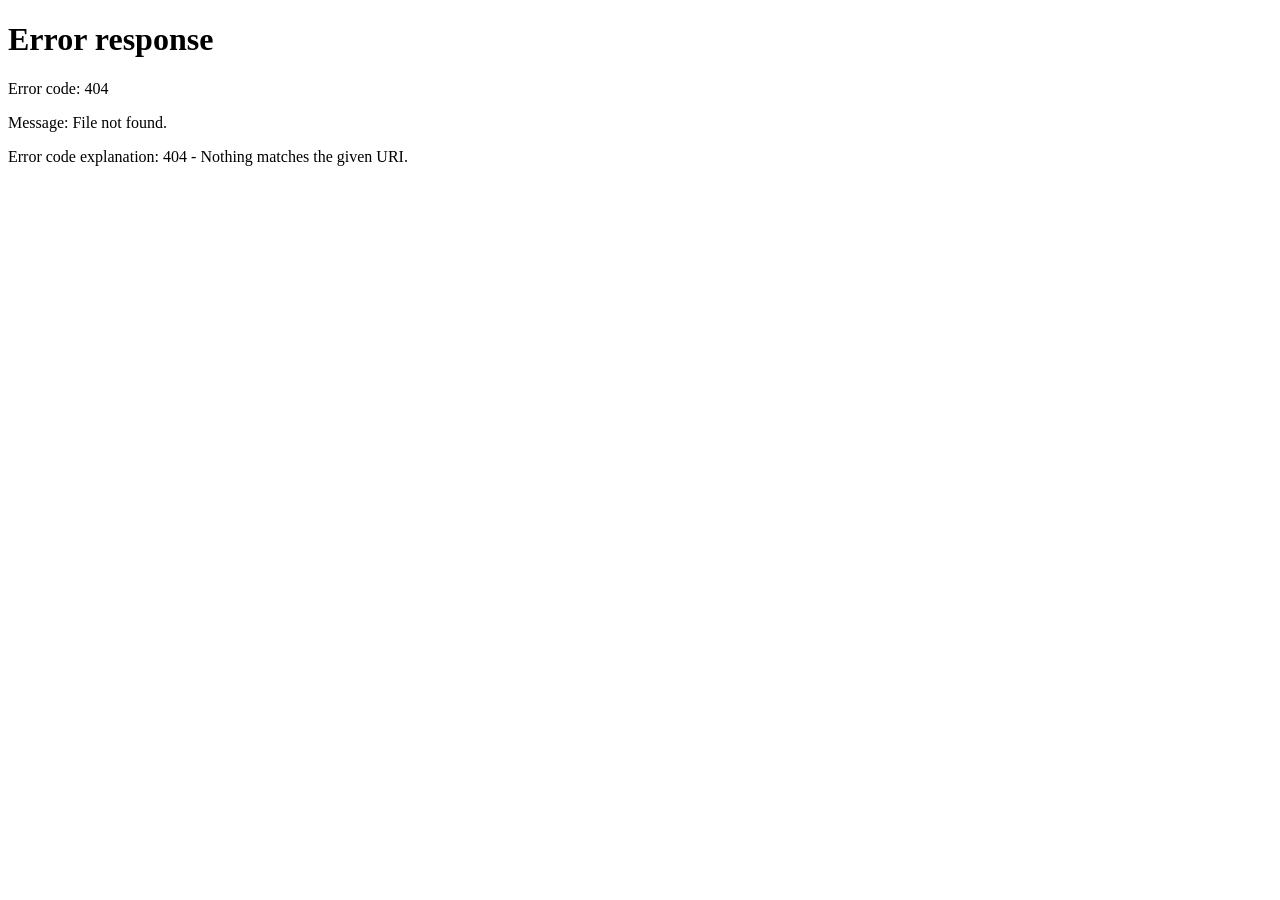
==== index.html @ 8677daf1 "Trabalho HTML" ====
<!doctype html>
<html lang="pt-BR"><head><meta charset="utf-8"><meta name="viewport" content="width=device-width, initial-scale=1"><meta http-equiv="refresh" content="0; url=html/index.html"><title>Vitrine - projeto</title></head><body><p>Abra <a href="html/index.html">html/index.html</a>.</p></body></html>
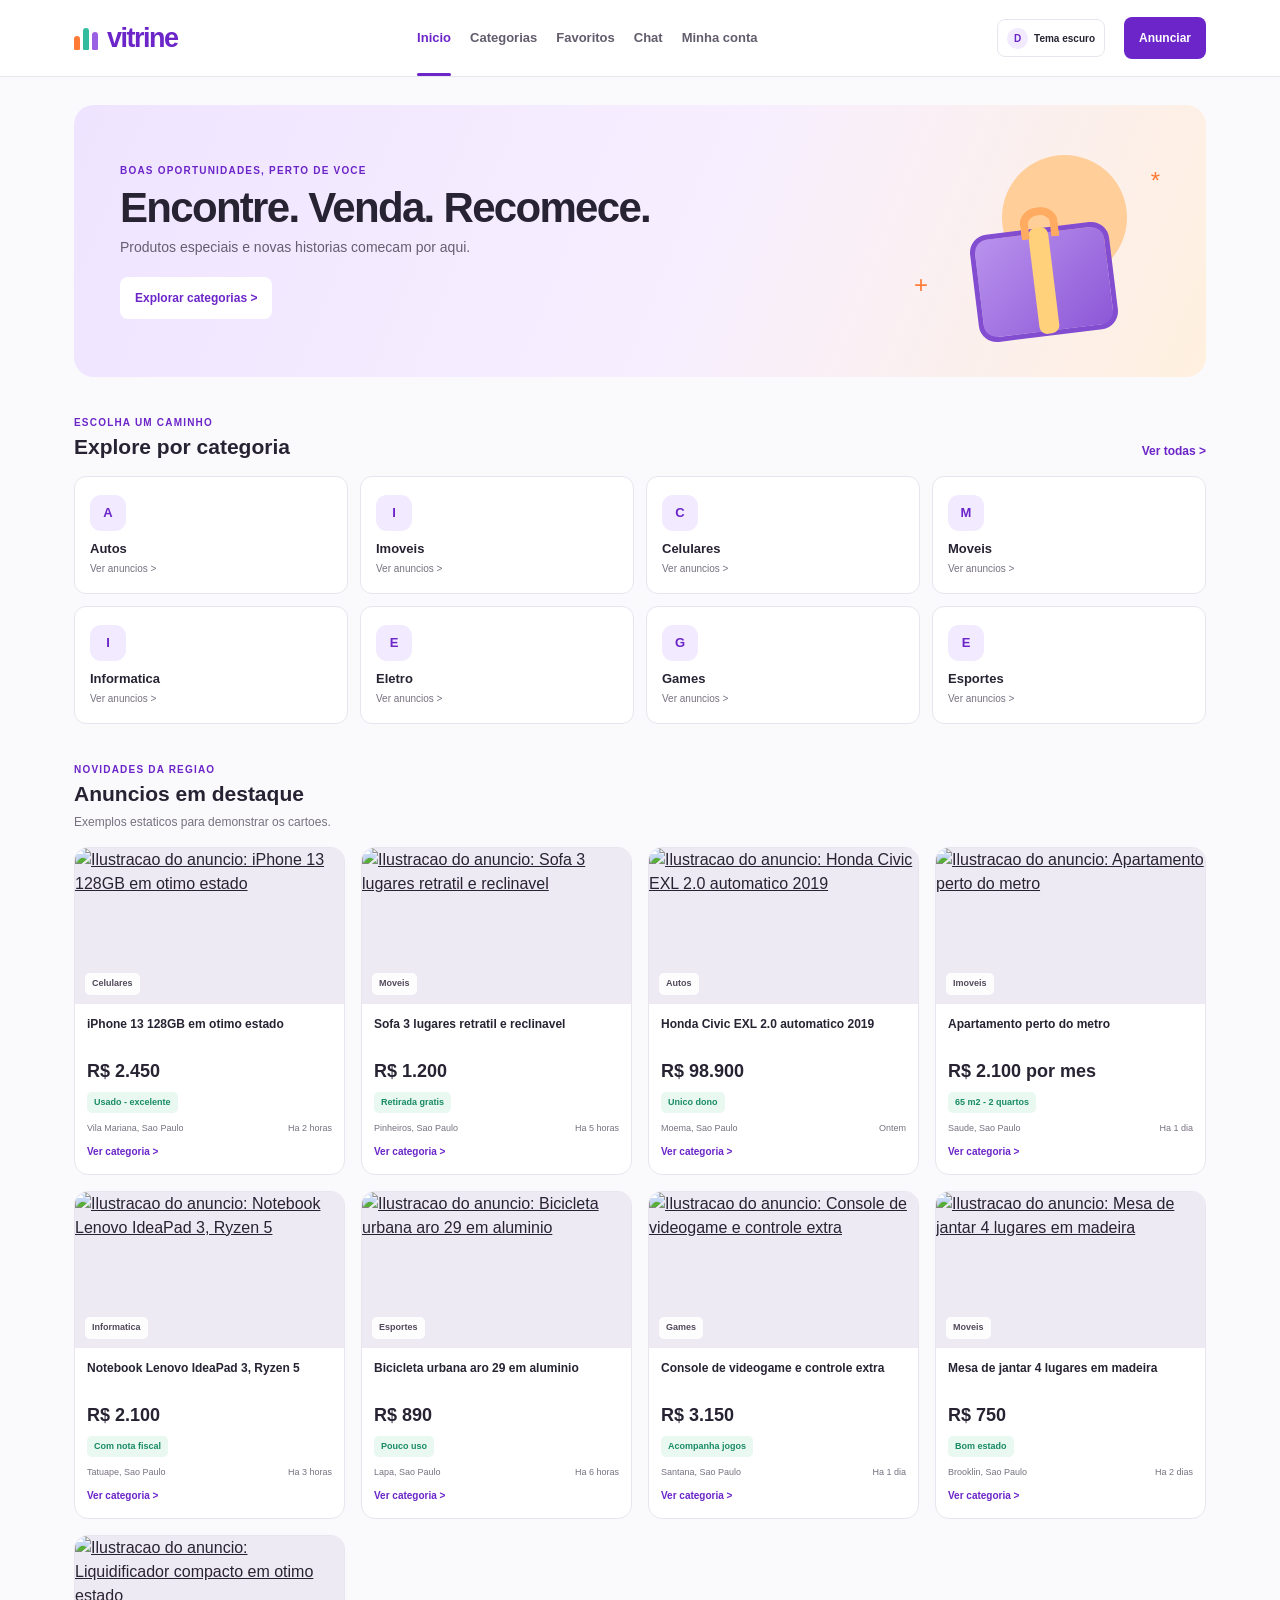
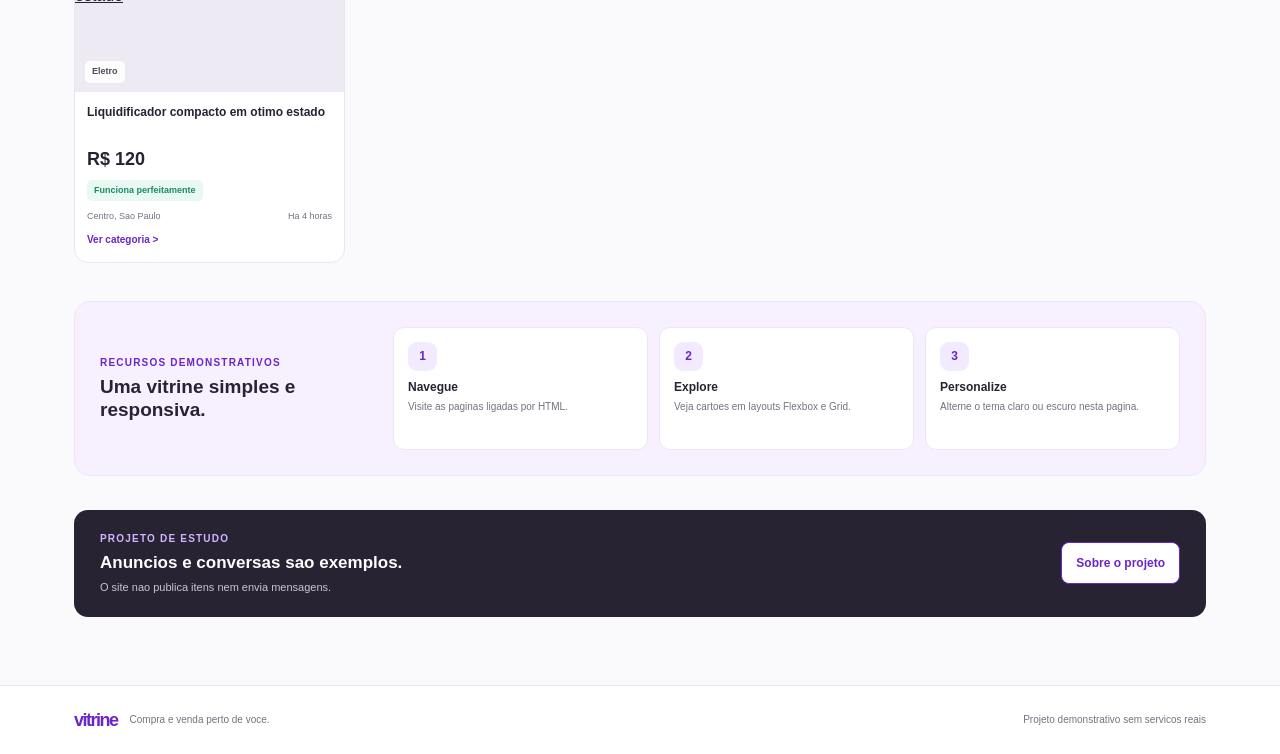
==== commit 2b3bf254: "identamento" ====
--- a/index.html
+++ b/index.html
@@ -1,2 +1,16 @@
-<!doctype html>
-<html lang="pt-BR"><head><meta charset="utf-8"><meta name="viewport" content="width=device-width, initial-scale=1"><meta http-equiv="refresh" content="0; url=html/index.html"><title>Vitrine - projeto</title></head><body><p>Abra <a href="html/index.html">html/index.html</a>.</p></body></html>
+<!doctype html>
+<html lang="pt-BR">
+  <head>
+    <meta charset="utf-8">
+    <meta name="viewport" content="width=device-width, initial-scale=1">
+    <meta http-equiv="refresh" content="0; url=html/index.html">
+    <title>Vitrine - projeto</title>
+  </head>
+  <body>
+    <p>
+      Abra 
+      <a href="html/index.html">html/index.html</a>
+      .
+    </p>
+  </body>
+</html>
